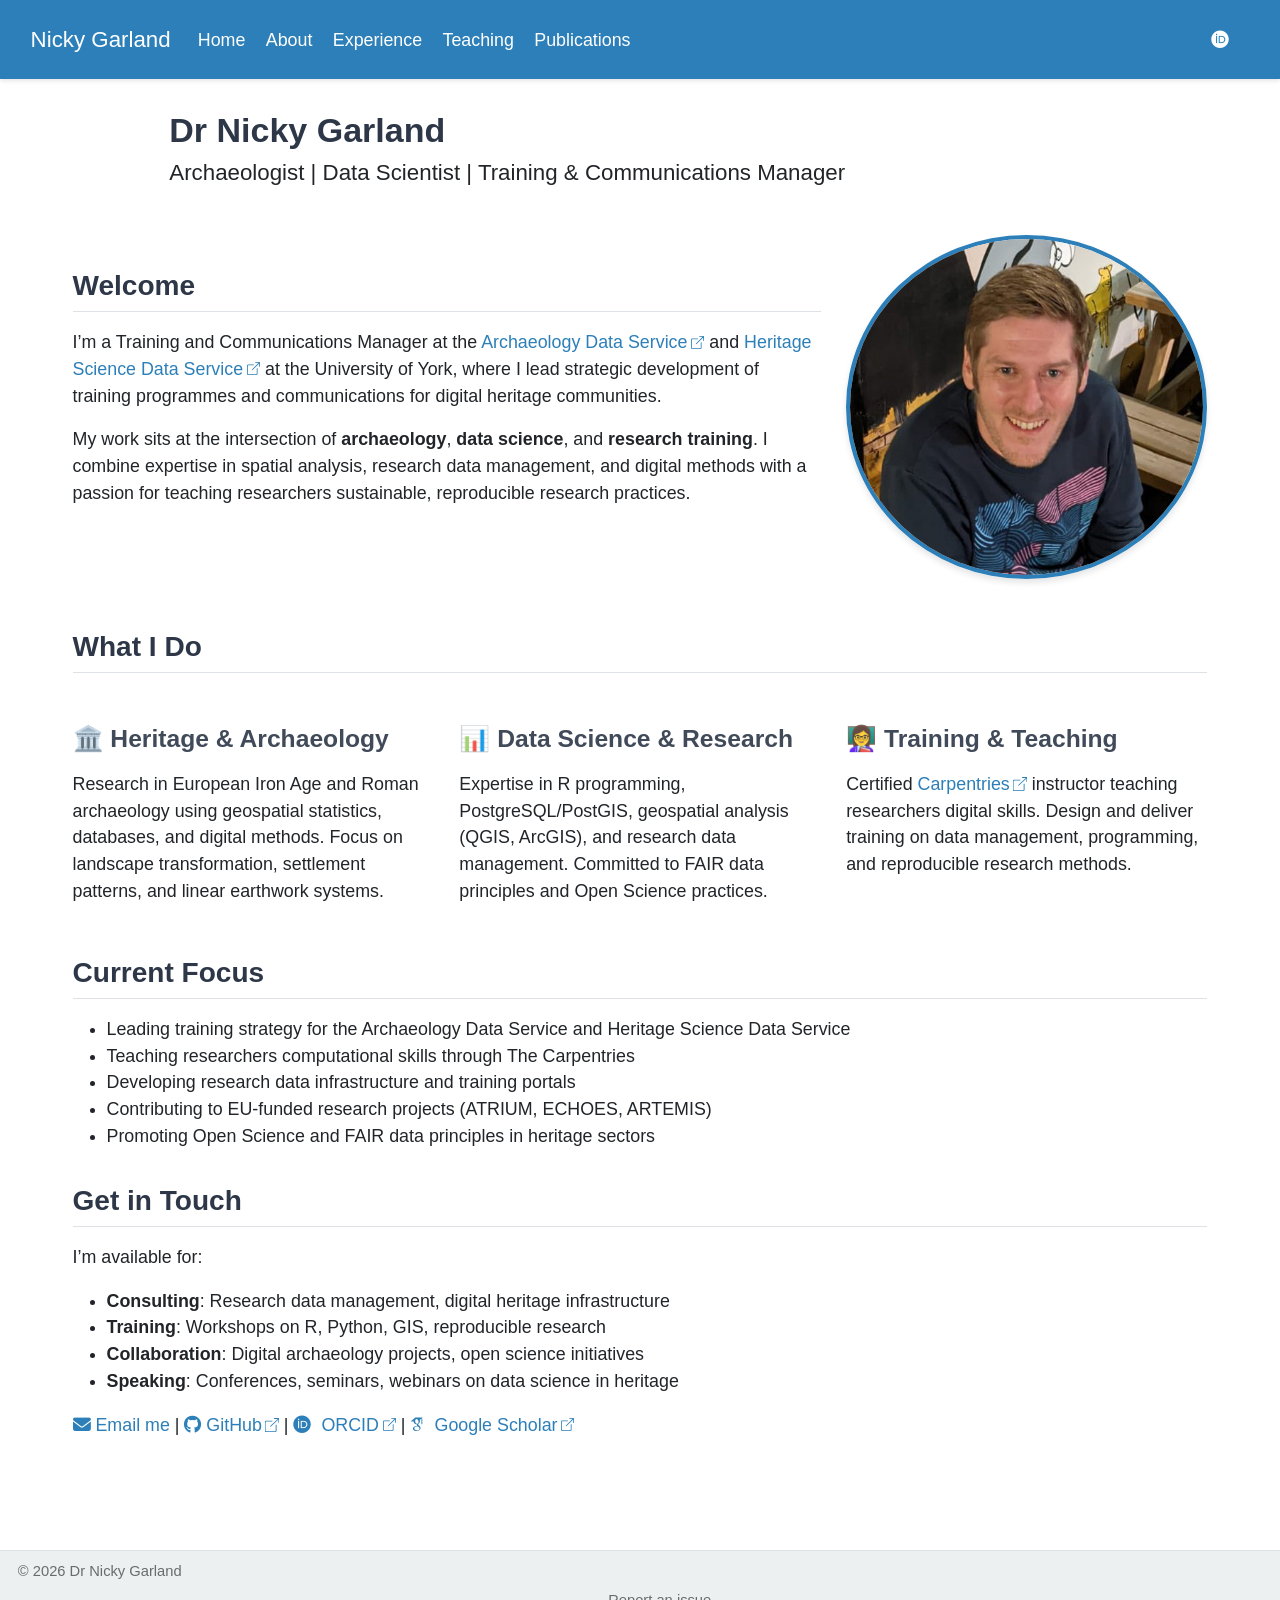
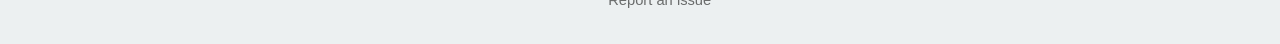
==== index.html @ 079e61c4 "Built site for gh-pages" ====
<!DOCTYPE html>
<html xmlns="http://www.w3.org/1999/xhtml" lang="en" xml:lang="en"><head>

<meta charset="utf-8">
<meta name="generator" content="quarto-1.7.31">

<meta name="viewport" content="width=device-width, initial-scale=1.0, user-scalable=yes">


<title>Dr Nicky Garland – Nicky Garland</title>
<style>
code{white-space: pre-wrap;}
span.smallcaps{font-variant: small-caps;}
div.columns{display: flex; gap: min(4vw, 1.5em);}
div.column{flex: auto; overflow-x: auto;}
div.hanging-indent{margin-left: 1.5em; text-indent: -1.5em;}
ul.task-list{list-style: none;}
ul.task-list li input[type="checkbox"] {
  width: 0.8em;
  margin: 0 0.8em 0.2em -1em; /* quarto-specific, see https://github.com/quarto-dev/quarto-cli/issues/4556 */ 
  vertical-align: middle;
}
</style>


<script src="site_libs/quarto-nav/quarto-nav.js"></script>
<script src="site_libs/quarto-nav/headroom.min.js"></script>
<script src="site_libs/clipboard/clipboard.min.js"></script>
<script src="site_libs/quarto-search/autocomplete.umd.js"></script>
<script src="site_libs/quarto-search/fuse.min.js"></script>
<script src="site_libs/quarto-search/quarto-search.js"></script>
<meta name="quarto:offset" content="./">
<script src="site_libs/quarto-html/quarto.js" type="module"></script>
<script src="site_libs/quarto-html/tabsets/tabsets.js" type="module"></script>
<script src="site_libs/quarto-html/popper.min.js"></script>
<script src="site_libs/quarto-html/tippy.umd.min.js"></script>
<script src="site_libs/quarto-html/anchor.min.js"></script>
<link href="site_libs/quarto-html/tippy.css" rel="stylesheet">
<link href="site_libs/quarto-html/quarto-syntax-highlighting-e1a5c8363afafaef2c763b6775fbf3ca.css" rel="stylesheet" id="quarto-text-highlighting-styles">
<script src="site_libs/bootstrap/bootstrap.min.js"></script>
<link href="site_libs/bootstrap/bootstrap-icons.css" rel="stylesheet">
<link href="site_libs/bootstrap/bootstrap-eb2ae6ccbb9cfe80b5444b3b9205e889.min.css" rel="stylesheet" append-hash="true" id="quarto-bootstrap" data-mode="light">
<link href="site_libs/quarto-contrib/fontawesome6-6.7.2/all.min.css" rel="stylesheet">
<link href="site_libs/quarto-contrib/fontawesome6-6.7.2/latex-fontsize.css" rel="stylesheet">
<link href="site_libs/quarto-contrib/academicons-1.9.4/all.css" rel="stylesheet">
<link href="site_libs/quarto-contrib/academicons-1.9.4/size.css" rel="stylesheet">
<script id="quarto-search-options" type="application/json">{
  "location": "navbar",
  "copy-button": false,
  "collapse-after": 3,
  "panel-placement": "end",
  "type": "overlay",
  "limit": 50,
  "keyboard-shortcut": [
    "f",
    "/",
    "s"
  ],
  "show-item-context": false,
  "language": {
    "search-no-results-text": "No results",
    "search-matching-documents-text": "matching documents",
    "search-copy-link-title": "Copy link to search",
    "search-hide-matches-text": "Hide additional matches",
    "search-more-match-text": "more match in this document",
    "search-more-matches-text": "more matches in this document",
    "search-clear-button-title": "Clear",
    "search-text-placeholder": "",
    "search-detached-cancel-button-title": "Cancel",
    "search-submit-button-title": "Submit",
    "search-label": "Search"
  }
}</script>


<link rel="stylesheet" href="styles.css">
</head>

<body class="nav-fixed quarto-light">

<div id="quarto-search-results"></div>
  <header id="quarto-header" class="headroom fixed-top">
    <nav class="navbar navbar-expand-lg " data-bs-theme="dark">
      <div class="navbar-container container-fluid">
      <div class="navbar-brand-container mx-auto">
    <a class="navbar-brand" href="./index.html">
    <span class="navbar-title">Nicky Garland</span>
    </a>
  </div>
            <div id="quarto-search" class="" title="Search"></div>
          <button class="navbar-toggler" type="button" data-bs-toggle="collapse" data-bs-target="#navbarCollapse" aria-controls="navbarCollapse" role="menu" aria-expanded="false" aria-label="Toggle navigation" onclick="if (window.quartoToggleHeadroom) { window.quartoToggleHeadroom(); }">
  <span class="navbar-toggler-icon"></span>
</button>
          <div class="collapse navbar-collapse" id="navbarCollapse">
            <ul class="navbar-nav navbar-nav-scroll me-auto">
  <li class="nav-item">
    <a class="nav-link active" href="./index.html" aria-current="page"> 
<span class="menu-text">Home</span></a>
  </li>  
  <li class="nav-item">
    <a class="nav-link" href="./about.html"> 
<span class="menu-text">About</span></a>
  </li>  
  <li class="nav-item">
    <a class="nav-link" href="./experience.html"> 
<span class="menu-text">Experience</span></a>
  </li>  
  <li class="nav-item">
    <a class="nav-link" href="./teaching.html"> 
<span class="menu-text">Teaching</span></a>
  </li>  
  <li class="nav-item">
    <a class="nav-link" href="./publications.html"> 
<span class="menu-text">Publications</span></a>
  </li>  
</ul>
            <ul class="navbar-nav navbar-nav-scroll ms-auto">
  <li class="nav-item compact">
    <a class="nav-link" href="https://github.com/nickyjgarland"> <i class="bi bi-github" role="img" aria-label="GitHub">
</i> 
<span class="menu-text"></span></a>
  </li>  
  <li class="nav-item compact">
    <a class="nav-link" href="mailto:nickyjgarland@gmail.com"> <i class="bi bi-envelope" role="img" aria-label="Email">
</i> 
<span class="menu-text"></span></a>
  </li>  
  <li class="nav-item">
    <a class="nav-link" href="https://orcid.org/0000-0002-6789-0779"> 
<span class="menu-text"><i class="ai  ai-orcid" aria-label="orcid"></i></span></a>
  </li>  
</ul>
          </div> <!-- /navcollapse -->
            <div class="quarto-navbar-tools">
</div>
      </div> <!-- /container-fluid -->
    </nav>
</header>
<!-- content -->
<div id="quarto-content" class="quarto-container page-columns page-rows-contents page-layout-full page-navbar">
<!-- sidebar -->
<!-- margin-sidebar -->
    <div id="quarto-margin-sidebar" class="sidebar margin-sidebar zindex-bottom">
        
    </div>
<!-- main -->
<main class="content page-columns page-full column-body" id="quarto-document-content">

<header id="title-block-header" class="quarto-title-block default">
<div class="quarto-title">
<h1 class="title">Dr Nicky Garland</h1>
<p class="subtitle lead">Archaeologist | Data Scientist | Training &amp; Communications Manager</p>
</div>



<div class="quarto-title-meta column-body">

    
  
    
  </div>
  


</header>


<div class="column-page">
<div class="grid">
<section id="welcome" class="level2 g-col-12 g-col-md-8">
<h2 class="anchored" data-anchor-id="welcome">Welcome</h2>
<p>I’m a Training and Communications Manager at the <a href="https://archaeologydataservice.ac.uk/">Archaeology Data Service</a> and <a href="https://heritagesciencedataservice.ac.uk/">Heritage Science Data Service</a> at the University of York, where I lead strategic development of training programmes and communications for digital heritage communities.</p>
<p>My work sits at the intersection of <strong>archaeology</strong>, <strong>data science</strong>, and <strong>research training</strong>. I combine expertise in spatial analysis, research data management, and digital methods with a passion for teaching researchers sustainable, reproducible research practices.</p>
</section>
<div class="g-col-12 g-col-md-4">
<p><img src="images/profile.jpg" class="profile-img img-fluid" style="width:100.0%"></p>
</div>
</div>
<section id="what-i-do" class="level2">
<h2 class="anchored" data-anchor-id="what-i-do">What I Do</h2>
<div class="grid">
<section id="heritage-archaeology" class="level3 g-col-12 g-col-md-4">
<h3 class="anchored" data-anchor-id="heritage-archaeology">🏛️ Heritage &amp; Archaeology</h3>
<p>Research in European Iron Age and Roman archaeology using geospatial statistics, databases, and digital methods. Focus on landscape transformation, settlement patterns, and linear earthwork systems.</p>
</section>
<section id="data-science-research" class="level3 g-col-12 g-col-md-4">
<h3 class="anchored" data-anchor-id="data-science-research">📊 Data Science &amp; Research</h3>
<p>Expertise in R programming, PostgreSQL/PostGIS, geospatial analysis (QGIS, ArcGIS), and research data management. Committed to FAIR data principles and Open Science practices.</p>
</section>
<section id="training-teaching" class="level3 g-col-12 g-col-md-4">
<h3 class="anchored" data-anchor-id="training-teaching">👩‍🏫 Training &amp; Teaching</h3>
<p>Certified <a href="https://carpentries.org/">Carpentries</a> instructor teaching researchers digital skills. Design and deliver training on data management, programming, and reproducible research methods.</p>
</section>
</div>
</section>
<section id="current-focus" class="level2">
<h2 class="anchored" data-anchor-id="current-focus">Current Focus</h2>
<ul>
<li>Leading training strategy for the Archaeology Data Service and Heritage Science Data Service</li>
<li>Teaching researchers computational skills through The Carpentries</li>
<li>Developing research data infrastructure and training portals</li>
<li>Contributing to EU-funded research projects (ATRIUM, ECHOES, ARTEMIS)</li>
<li>Promoting Open Science and FAIR data principles in heritage sectors</li>
</ul>
</section>
<section id="get-in-touch" class="level2">
<h2 class="anchored" data-anchor-id="get-in-touch">Get in Touch</h2>
<p>I’m available for:</p>
<ul>
<li><strong>Consulting</strong>: Research data management, digital heritage infrastructure</li>
<li><strong>Training</strong>: Workshops on R, Python, GIS, reproducible research</li>
<li><strong>Collaboration</strong>: Digital archaeology projects, open science initiatives</li>
<li><strong>Speaking</strong>: Conferences, seminars, webinars on data science in heritage</li>
</ul>
<p><a href="mailto:nickyjgarland@gmail.com"><i class="fa-solid fa-envelope" aria-label="envelope"></i> Email me</a> | <a href="https://github.com/nickyjgarland"><i class="fa-brands fa-github" aria-label="github"></i> GitHub</a> | <a href="https://orcid.org/0000-0002-6789-0779"><i class="ai  ai-orcid" aria-label="orcid"></i> ORCID</a> | <a href="https://scholar.google.co.uk/citations?user=jreSyccAAAAJ&amp;hl=en"><i class="ai  ai-google-scholar" aria-label="google-scholar"></i> Google Scholar</a></p>
</section>
</div>



</main> <!-- /main -->
<script id="quarto-html-after-body" type="application/javascript">
  window.document.addEventListener("DOMContentLoaded", function (event) {
    const icon = "";
    const anchorJS = new window.AnchorJS();
    anchorJS.options = {
      placement: 'right',
      icon: icon
    };
    anchorJS.add('.anchored');
    const isCodeAnnotation = (el) => {
      for (const clz of el.classList) {
        if (clz.startsWith('code-annotation-')) {                     
          return true;
        }
      }
      return false;
    }
    const onCopySuccess = function(e) {
      // button target
      const button = e.trigger;
      // don't keep focus
      button.blur();
      // flash "checked"
      button.classList.add('code-copy-button-checked');
      var currentTitle = button.getAttribute("title");
      button.setAttribute("title", "Copied!");
      let tooltip;
      if (window.bootstrap) {
        button.setAttribute("data-bs-toggle", "tooltip");
        button.setAttribute("data-bs-placement", "left");
        button.setAttribute("data-bs-title", "Copied!");
        tooltip = new bootstrap.Tooltip(button, 
          { trigger: "manual", 
            customClass: "code-copy-button-tooltip",
            offset: [0, -8]});
        tooltip.show();    
      }
      setTimeout(function() {
        if (tooltip) {
          tooltip.hide();
          button.removeAttribute("data-bs-title");
          button.removeAttribute("data-bs-toggle");
          button.removeAttribute("data-bs-placement");
        }
        button.setAttribute("title", currentTitle);
        button.classList.remove('code-copy-button-checked');
      }, 1000);
      // clear code selection
      e.clearSelection();
    }
    const getTextToCopy = function(trigger) {
        const codeEl = trigger.previousElementSibling.cloneNode(true);
        for (const childEl of codeEl.children) {
          if (isCodeAnnotation(childEl)) {
            childEl.remove();
          }
        }
        return codeEl.innerText;
    }
    const clipboard = new window.ClipboardJS('.code-copy-button:not([data-in-quarto-modal])', {
      text: getTextToCopy
    });
    clipboard.on('success', onCopySuccess);
    if (window.document.getElementById('quarto-embedded-source-code-modal')) {
      const clipboardModal = new window.ClipboardJS('.code-copy-button[data-in-quarto-modal]', {
        text: getTextToCopy,
        container: window.document.getElementById('quarto-embedded-source-code-modal')
      });
      clipboardModal.on('success', onCopySuccess);
    }
      var localhostRegex = new RegExp(/^(?:http|https):\/\/localhost\:?[0-9]*\//);
      var mailtoRegex = new RegExp(/^mailto:/);
        var filterRegex = new RegExp("https:\/\/nickyjgarland\.github\.io\/website");
      var isInternal = (href) => {
          return filterRegex.test(href) || localhostRegex.test(href) || mailtoRegex.test(href);
      }
      // Inspect non-navigation links and adorn them if external
     var links = window.document.querySelectorAll('a[href]:not(.nav-link):not(.navbar-brand):not(.toc-action):not(.sidebar-link):not(.sidebar-item-toggle):not(.pagination-link):not(.no-external):not([aria-hidden]):not(.dropdown-item):not(.quarto-navigation-tool):not(.about-link)');
      for (var i=0; i<links.length; i++) {
        const link = links[i];
        if (!isInternal(link.href)) {
          // undo the damage that might have been done by quarto-nav.js in the case of
          // links that we want to consider external
          if (link.dataset.originalHref !== undefined) {
            link.href = link.dataset.originalHref;
          }
            // target, if specified
            link.setAttribute("target", "_blank");
            if (link.getAttribute("rel") === null) {
              link.setAttribute("rel", "noopener");
            }
            // default icon
            link.classList.add("external");
        }
      }
    function tippyHover(el, contentFn, onTriggerFn, onUntriggerFn) {
      const config = {
        allowHTML: true,
        maxWidth: 500,
        delay: 100,
        arrow: false,
        appendTo: function(el) {
            return el.parentElement;
        },
        interactive: true,
        interactiveBorder: 10,
        theme: 'quarto',
        placement: 'bottom-start',
      };
      if (contentFn) {
        config.content = contentFn;
      }
      if (onTriggerFn) {
        config.onTrigger = onTriggerFn;
      }
      if (onUntriggerFn) {
        config.onUntrigger = onUntriggerFn;
      }
      window.tippy(el, config); 
    }
    const noterefs = window.document.querySelectorAll('a[role="doc-noteref"]');
    for (var i=0; i<noterefs.length; i++) {
      const ref = noterefs[i];
      tippyHover(ref, function() {
        // use id or data attribute instead here
        let href = ref.getAttribute('data-footnote-href') || ref.getAttribute('href');
        try { href = new URL(href).hash; } catch {}
        const id = href.replace(/^#\/?/, "");
        const note = window.document.getElementById(id);
        if (note) {
          return note.innerHTML;
        } else {
          return "";
        }
      });
    }
    const xrefs = window.document.querySelectorAll('a.quarto-xref');
    const processXRef = (id, note) => {
      // Strip column container classes
      const stripColumnClz = (el) => {
        el.classList.remove("page-full", "page-columns");
        if (el.children) {
          for (const child of el.children) {
            stripColumnClz(child);
          }
        }
      }
      stripColumnClz(note)
      if (id === null || id.startsWith('sec-')) {
        // Special case sections, only their first couple elements
        const container = document.createElement("div");
        if (note.children && note.children.length > 2) {
          container.appendChild(note.children[0].cloneNode(true));
          for (let i = 1; i < note.children.length; i++) {
            const child = note.children[i];
            if (child.tagName === "P" && child.innerText === "") {
              continue;
            } else {
              container.appendChild(child.cloneNode(true));
              break;
            }
          }
          if (window.Quarto?.typesetMath) {
            window.Quarto.typesetMath(container);
          }
          return container.innerHTML
        } else {
          if (window.Quarto?.typesetMath) {
            window.Quarto.typesetMath(note);
          }
          return note.innerHTML;
        }
      } else {
        // Remove any anchor links if they are present
        const anchorLink = note.querySelector('a.anchorjs-link');
        if (anchorLink) {
          anchorLink.remove();
        }
        if (window.Quarto?.typesetMath) {
          window.Quarto.typesetMath(note);
        }
        if (note.classList.contains("callout")) {
          return note.outerHTML;
        } else {
          return note.innerHTML;
        }
      }
    }
    for (var i=0; i<xrefs.length; i++) {
      const xref = xrefs[i];
      tippyHover(xref, undefined, function(instance) {
        instance.disable();
        let url = xref.getAttribute('href');
        let hash = undefined; 
        if (url.startsWith('#')) {
          hash = url;
        } else {
          try { hash = new URL(url).hash; } catch {}
        }
        if (hash) {
          const id = hash.replace(/^#\/?/, "");
          const note = window.document.getElementById(id);
          if (note !== null) {
            try {
              const html = processXRef(id, note.cloneNode(true));
              instance.setContent(html);
            } finally {
              instance.enable();
              instance.show();
            }
          } else {
            // See if we can fetch this
            fetch(url.split('#')[0])
            .then(res => res.text())
            .then(html => {
              const parser = new DOMParser();
              const htmlDoc = parser.parseFromString(html, "text/html");
              const note = htmlDoc.getElementById(id);
              if (note !== null) {
                const html = processXRef(id, note);
                instance.setContent(html);
              } 
            }).finally(() => {
              instance.enable();
              instance.show();
            });
          }
        } else {
          // See if we can fetch a full url (with no hash to target)
          // This is a special case and we should probably do some content thinning / targeting
          fetch(url)
          .then(res => res.text())
          .then(html => {
            const parser = new DOMParser();
            const htmlDoc = parser.parseFromString(html, "text/html");
            const note = htmlDoc.querySelector('main.content');
            if (note !== null) {
              // This should only happen for chapter cross references
              // (since there is no id in the URL)
              // remove the first header
              if (note.children.length > 0 && note.children[0].tagName === "HEADER") {
                note.children[0].remove();
              }
              const html = processXRef(null, note);
              instance.setContent(html);
            } 
          }).finally(() => {
            instance.enable();
            instance.show();
          });
        }
      }, function(instance) {
      });
    }
        let selectedAnnoteEl;
        const selectorForAnnotation = ( cell, annotation) => {
          let cellAttr = 'data-code-cell="' + cell + '"';
          let lineAttr = 'data-code-annotation="' +  annotation + '"';
          const selector = 'span[' + cellAttr + '][' + lineAttr + ']';
          return selector;
        }
        const selectCodeLines = (annoteEl) => {
          const doc = window.document;
          const targetCell = annoteEl.getAttribute("data-target-cell");
          const targetAnnotation = annoteEl.getAttribute("data-target-annotation");
          const annoteSpan = window.document.querySelector(selectorForAnnotation(targetCell, targetAnnotation));
          const lines = annoteSpan.getAttribute("data-code-lines").split(",");
          const lineIds = lines.map((line) => {
            return targetCell + "-" + line;
          })
          let top = null;
          let height = null;
          let parent = null;
          if (lineIds.length > 0) {
              //compute the position of the single el (top and bottom and make a div)
              const el = window.document.getElementById(lineIds[0]);
              top = el.offsetTop;
              height = el.offsetHeight;
              parent = el.parentElement.parentElement;
            if (lineIds.length > 1) {
              const lastEl = window.document.getElementById(lineIds[lineIds.length - 1]);
              const bottom = lastEl.offsetTop + lastEl.offsetHeight;
              height = bottom - top;
            }
            if (top !== null && height !== null && parent !== null) {
              // cook up a div (if necessary) and position it 
              let div = window.document.getElementById("code-annotation-line-highlight");
              if (div === null) {
                div = window.document.createElement("div");
                div.setAttribute("id", "code-annotation-line-highlight");
                div.style.position = 'absolute';
                parent.appendChild(div);
              }
              div.style.top = top - 2 + "px";
              div.style.height = height + 4 + "px";
              div.style.left = 0;
              let gutterDiv = window.document.getElementById("code-annotation-line-highlight-gutter");
              if (gutterDiv === null) {
                gutterDiv = window.document.createElement("div");
                gutterDiv.setAttribute("id", "code-annotation-line-highlight-gutter");
                gutterDiv.style.position = 'absolute';
                const codeCell = window.document.getElementById(targetCell);
                const gutter = codeCell.querySelector('.code-annotation-gutter');
                gutter.appendChild(gutterDiv);
              }
              gutterDiv.style.top = top - 2 + "px";
              gutterDiv.style.height = height + 4 + "px";
            }
            selectedAnnoteEl = annoteEl;
          }
        };
        const unselectCodeLines = () => {
          const elementsIds = ["code-annotation-line-highlight", "code-annotation-line-highlight-gutter"];
          elementsIds.forEach((elId) => {
            const div = window.document.getElementById(elId);
            if (div) {
              div.remove();
            }
          });
          selectedAnnoteEl = undefined;
        };
          // Handle positioning of the toggle
      window.addEventListener(
        "resize",
        throttle(() => {
          elRect = undefined;
          if (selectedAnnoteEl) {
            selectCodeLines(selectedAnnoteEl);
          }
        }, 10)
      );
      function throttle(fn, ms) {
      let throttle = false;
      let timer;
        return (...args) => {
          if(!throttle) { // first call gets through
              fn.apply(this, args);
              throttle = true;
          } else { // all the others get throttled
              if(timer) clearTimeout(timer); // cancel #2
              timer = setTimeout(() => {
                fn.apply(this, args);
                timer = throttle = false;
              }, ms);
          }
        };
      }
        // Attach click handler to the DT
        const annoteDls = window.document.querySelectorAll('dt[data-target-cell]');
        for (const annoteDlNode of annoteDls) {
          annoteDlNode.addEventListener('click', (event) => {
            const clickedEl = event.target;
            if (clickedEl !== selectedAnnoteEl) {
              unselectCodeLines();
              const activeEl = window.document.querySelector('dt[data-target-cell].code-annotation-active');
              if (activeEl) {
                activeEl.classList.remove('code-annotation-active');
              }
              selectCodeLines(clickedEl);
              clickedEl.classList.add('code-annotation-active');
            } else {
              // Unselect the line
              unselectCodeLines();
              clickedEl.classList.remove('code-annotation-active');
            }
          });
        }
    const findCites = (el) => {
      const parentEl = el.parentElement;
      if (parentEl) {
        const cites = parentEl.dataset.cites;
        if (cites) {
          return {
            el,
            cites: cites.split(' ')
          };
        } else {
          return findCites(el.parentElement)
        }
      } else {
        return undefined;
      }
    };
    var bibliorefs = window.document.querySelectorAll('a[role="doc-biblioref"]');
    for (var i=0; i<bibliorefs.length; i++) {
      const ref = bibliorefs[i];
      const citeInfo = findCites(ref);
      if (citeInfo) {
        tippyHover(citeInfo.el, function() {
          var popup = window.document.createElement('div');
          citeInfo.cites.forEach(function(cite) {
            var citeDiv = window.document.createElement('div');
            citeDiv.classList.add('hanging-indent');
            citeDiv.classList.add('csl-entry');
            var biblioDiv = window.document.getElementById('ref-' + cite);
            if (biblioDiv) {
              citeDiv.innerHTML = biblioDiv.innerHTML;
            }
            popup.appendChild(citeDiv);
          });
          return popup.innerHTML;
        });
      }
    }
  });
  </script>
</div> <!-- /content -->
<footer class="footer">
  <div class="nav-footer">
    <div class="nav-footer-left">
<p>© 2026 Dr Nicky Garland</p>
</div>   
    <div class="nav-footer-center">
      &nbsp;
    <div class="toc-actions"><ul><li><a href="https://github.com/nickyjgarland/website/issues/new" class="toc-action"><i class="bi bi-github"></i>Report an issue</a></li></ul></div></div>
    <div class="nav-footer-right">
      <ul class="footer-items list-unstyled">
    <li class="nav-item compact">
    <a class="nav-link" href="https://github.com/nickyjgarland">
      <i class="bi bi-github" role="img">
</i> 
    </a>
  </li>  
    <li class="nav-item compact">
    <a class="nav-link" href="https://www.linkedin.com/in/nicky-garland-a2352a254/">
      <i class="bi bi-linkedin" role="img">
</i> 
    </a>
  </li>  
</ul>
    </div>
  </div>
</footer>




</body></html>
---- site_libs/quarto-html/tippy.css ----
.tippy-box[data-animation=fade][data-state=hidden]{opacity:0}[data-tippy-root]{max-width:calc(100vw - 10px)}.tippy-box{position:relative;background-color:#333;color:#fff;border-radius:4px;font-size:14px;line-height:1.4;white-space:normal;outline:0;transition-property:transform,visibility,opacity}.tippy-box[data-placement^=top]>.tippy-arrow{bottom:0}.tippy-box[data-placement^=top]>.tippy-arrow:before{bottom:-7px;left:0;border-width:8px 8px 0;border-top-color:initial;transform-origin:center top}.tippy-box[data-placement^=bottom]>.tippy-arrow{top:0}.tippy-box[data-placement^=bottom]>.tippy-arrow:before{top:-7px;left:0;border-width:0 8px 8px;border-bottom-color:initial;transform-origin:center bottom}.tippy-box[data-placement^=left]>.tippy-arrow{right:0}.tippy-box[data-placement^=left]>.tippy-arrow:before{border-width:8px 0 8px 8px;border-left-color:initial;right:-7px;transform-origin:center left}.tippy-box[data-placement^=right]>.tippy-arrow{left:0}.tippy-box[data-placement^=right]>.tippy-arrow:before{left:-7px;border-width:8px 8px 8px 0;border-right-color:initial;transform-origin:center right}.tippy-box[data-inertia][data-state=visible]{transition-timing-function:cubic-bezier(.54,1.5,.38,1.11)}.tippy-arrow{width:16px;height:16px;color:#333}.tippy-arrow:before{content:"";position:absolute;border-color:transparent;border-style:solid}.tippy-content{position:relative;padding:5px 9px;z-index:1}
---- site_libs/quarto-html/quarto-syntax-highlighting-e1a5c8363afafaef2c763b6775fbf3ca.css ----
/* quarto syntax highlight colors */
:root {
  --quarto-hl-ot-color: #003B4F;
  --quarto-hl-at-color: #657422;
  --quarto-hl-ss-color: #20794D;
  --quarto-hl-an-color: #5E5E5E;
  --quarto-hl-fu-color: #4758AB;
  --quarto-hl-st-color: #20794D;
  --quarto-hl-cf-color: #003B4F;
  --quarto-hl-op-color: #5E5E5E;
  --quarto-hl-er-color: #AD0000;
  --quarto-hl-bn-color: #AD0000;
  --quarto-hl-al-color: #AD0000;
  --quarto-hl-va-color: #111111;
  --quarto-hl-bu-color: inherit;
  --quarto-hl-ex-color: inherit;
  --quarto-hl-pp-color: #AD0000;
  --quarto-hl-in-color: #5E5E5E;
  --quarto-hl-vs-color: #20794D;
  --quarto-hl-wa-color: #5E5E5E;
  --quarto-hl-do-color: #5E5E5E;
  --quarto-hl-im-color: #00769E;
  --quarto-hl-ch-color: #20794D;
  --quarto-hl-dt-color: #AD0000;
  --quarto-hl-fl-color: #AD0000;
  --quarto-hl-co-color: #5E5E5E;
  --quarto-hl-cv-color: #5E5E5E;
  --quarto-hl-cn-color: #8f5902;
  --quarto-hl-sc-color: #5E5E5E;
  --quarto-hl-dv-color: #AD0000;
  --quarto-hl-kw-color: #003B4F;
}

/* other quarto variables */
:root {
  --quarto-font-monospace: SFMono-Regular, Menlo, Monaco, Consolas, "Liberation Mono", "Courier New", monospace;
}

/* syntax highlight based on Pandoc's rules */
pre > code.sourceCode > span {
  color: #003B4F;
}

code.sourceCode > span {
  color: #003B4F;
}

div.sourceCode,
div.sourceCode pre.sourceCode {
  color: #003B4F;
}

/* Normal */
code span {
  color: #003B4F;
}

/* Alert */
code span.al {
  color: #AD0000;
  font-style: inherit;
}

/* Annotation */
code span.an {
  color: #5E5E5E;
  font-style: inherit;
}

/* Attribute */
code span.at {
  color: #657422;
  font-style: inherit;
}

/* BaseN */
code span.bn {
  color: #AD0000;
  font-style: inherit;
}

/* BuiltIn */
code span.bu {
  font-style: inherit;
}

/* ControlFlow */
code span.cf {
  color: #003B4F;
  font-weight: bold;
  font-style: inherit;
}

/* Char */
code span.ch {
  color: #20794D;
  font-style: inherit;
}

/* Constant */
code span.cn {
  color: #8f5902;
  font-style: inherit;
}

/* Comment */
code span.co {
  color: #5E5E5E;
  font-style: inherit;
}

/* CommentVar */
code span.cv {
  color: #5E5E5E;
  font-style: italic;
}

/* Documentation */
code span.do {
  color: #5E5E5E;
  font-style: italic;
}

/* DataType */
code span.dt {
  color: #AD0000;
  font-style: inherit;
}

/* DecVal */
code span.dv {
  color: #AD0000;
  font-style: inherit;
}

/* Error */
code span.er {
  color: #AD0000;
  font-style: inherit;
}

/* Extension */
code span.ex {
  font-style: inherit;
}

/* Float */
code span.fl {
  color: #AD0000;
  font-style: inherit;
}

/* Function */
code span.fu {
  color: #4758AB;
  font-style: inherit;
}

/* Import */
code span.im {
  color: #00769E;
  font-style: inherit;
}

/* Information */
code span.in {
  color: #5E5E5E;
  font-style: inherit;
}

/* Keyword */
code span.kw {
  color: #003B4F;
  font-weight: bold;
  font-style: inherit;
}

/* Operator */
code span.op {
  color: #5E5E5E;
  font-style: inherit;
}

/* Other */
code span.ot {
  color: #003B4F;
  font-style: inherit;
}

/* Preprocessor */
code span.pp {
  color: #AD0000;
  font-style: inherit;
}

/* SpecialChar */
code span.sc {
  color: #5E5E5E;
  font-style: inherit;
}

/* SpecialString */
code span.ss {
  color: #20794D;
  font-style: inherit;
}

/* String */
code span.st {
  color: #20794D;
  font-style: inherit;
}

/* Variable */
code span.va {
  color: #111111;
  font-style: inherit;
}

/* VerbatimString */
code span.vs {
  color: #20794D;
  font-style: inherit;
}

/* Warning */
code span.wa {
  color: #5E5E5E;
  font-style: italic;
}

.prevent-inlining {
  content: "</";
}

/*# sourceMappingURL=c735b2cac6c846c1abc72f5ce1520814.css.map */
---- site_libs/quarto-contrib/fontawesome6-6.7.2/latex-fontsize.css ----
.fa-tiny {
  font-size: 0.5em;
}
.fa-scriptsize {
  font-size: 0.7em;
}
.fa-footnotesize {
  font-size: 0.8em;
}
.fa-small {
  font-size: 0.9em;
}
.fa-normalsize {
  font-size: 1em;
}
.fa-large {
  font-size: 1.2em;
}
.fa-Large {
  font-size: 1.5em;
}
.fa-LARGE {
  font-size: 1.75em;
}
.fa-huge {
  font-size: 2em;
}
.fa-Huge {
  font-size: 2.5em;
}
---- site_libs/quarto-contrib/academicons-1.9.4/all.css ----
/*
 *  Academicons 1.9.4 by James Walsh (https://github.com/jpswalsh) and Katja Bercic (https://github.com/katjabercic)
 *  Fonts generated using FontForge - https://fontforge.org
 *  Square icons designed to be used alongside Font Awesome square icons - https://fortawesome.github.io/Font-Awesome/
 *  Licenses - Font: SIL OFL 1.1, CSS: MIT License
 */
@font-face {
  font-family: 'Academicons';
  font-style: normal;
  font-weight: 400;
  font-display: block;
  src: url('1e21o67/academicons.eot');
  src: url('1e21o67/academicons.eot') format('embedded-opentype'),
    url('1e21o67/academicons.ttf') format('truetype'),
    url('1e21o67/academicons.woff') format('woff'),
    url('1e21o67/academicons.svg') format('svg');
}

.ai {
  font-family: 'Academicons';
  font-weight: 400;
  -moz-osx-font-smoothing: grayscale;
  -webkit-font-smoothing: antialiased;
  display: inline-block;
  font-style: normal;
  font-variant: normal;
  text-rendering: auto;
  line-height: 1;
}

.ai-academia:before {
  content: "\e9af";
}

.ai-academia-square:before {
  content: "\e93d";
}

.ai-acclaim:before {
  content: "\e92e";
}

.ai-acclaim-square:before {
  content: "\e93a";
}

.ai-acm:before {
  content: "\e93c";
}

.ai-acm-square:before {
  content: "\e95d";
}

.ai-acmdl:before {
  content: "\e96a";
}

.ai-acmdl-square:before {
  content: "\e9d3";
}

.ai-ads:before {
  content: "\e9cb";
}

.ai-ads-square:before {
  content: "\e94a";
}

.ai-africarxiv:before {
  content: "\e91b";
}

.ai-africarxiv-square:before {
  content: "\e90b";
}

.ai-archive:before {
  content: "\e955";
}

.ai-archive-square:before {
  content: "\e956";
}

.ai-arxiv:before {
  content: "\e974";
}

.ai-arxiv-square:before {
  content: "\e9a6";
}

.ai-biorxiv:before {
  content: "\e9a2";
}

.ai-biorxiv-square:before {
  content: "\e98b";
}

.ai-ceur:before {
  content: "\e96d";
}

.ai-ceur-square:before {
  content: "\e92f";
}

.ai-ciencia-vitae:before {
  content: "\e912";
}

.ai-ciencia-vitae-square:before {
  content: "\e913";
}

.ai-clarivate:before {
  content: "\e924";
}

.ai-clarivate-square:before {
  content: "\e925";
}

.ai-closed-access:before {
  content: "\e942";
}

.ai-closed-access-square:before {
  content: "\e943";
}

.ai-conversation:before {
  content: "\e94c";
}

.ai-conversation-square:before {
  content: "\e915";
}

.ai-coursera:before {
  content: "\e95f";
}

.ai-coursera-square:before {
  content: "\e97f";
}

.ai-crossref:before {
  content: "\e918";
}

.ai-crossref-square:before {
  content: "\e919";
}

.ai-cv:before {
  content: "\e9a5";
}

.ai-cv-square:before {
  content: "\e90a";
}

.ai-datacite:before {
  content: "\e91c";
}

.ai-datacite-square:before {
  content: "\e91d";
}

.ai-dataverse:before {
  content: "\e9f7";
}

.ai-dataverse-square:before {
  content: "\e9e4";
}

.ai-dblp:before {
  content: "\e94f";
}

.ai-dblp-square:before {
  content: "\e93f";
}

.ai-depsy:before {
  content: "\e97a";
}

.ai-depsy-square:before {
  content: "\e94b";
}

.ai-doi:before {
  content: "\e97e";
}

.ai-doi-square:before {
  content: "\e98f";
}

.ai-dryad:before {
  content: "\e97c";
}

.ai-dryad-square:before {
  content: "\e98c";
}

.ai-elsevier:before {
  content: "\e961";
}

.ai-elsevier-square:before {
  content: "\e910";
}

.ai-figshare:before {
  content: "\e981";
}

.ai-figshare-square:before {
  content: "\e9e7";
}

.ai-google-scholar:before {
  content: "\e9d4";
}

.ai-google-scholar-square:before {
  content: "\e9f9";
}

.ai-hal:before {
  content: "\e92c";
}

.ai-hal-square:before {
  content: "\e92d";
}

.ai-hypothesis:before {
  content: "\e95a";
}

.ai-hypothesis-square:before {
  content: "\e95b";
}

.ai-ideas-repec:before {
  content: "\e9ed";
}

.ai-ideas-repec-square:before {
  content: "\e9f8";
}

.ai-ieee:before {
  content: "\e929";
}

.ai-ieee-square:before {
  content: "\e9b9";
}

.ai-impactstory:before {
  content: "\e9cf";
}

.ai-impactstory-square:before {
  content: "\e9aa";
}

.ai-inaturalist:before {
  content: "\e900";
}

.ai-inaturalist-square:before {
  content: "\e901";
}

.ai-inpn:before {
  content: "\e902";
}

.ai-inpn-square:before {
  content: "\e903";
}

.ai-inspire:before {
  content: "\e9e9";
}

.ai-inspire-square:before {
  content: "\e9fe";
}

.ai-isidore:before {
  content: "\e936";
}

.ai-isidore-square:before {
  content: "\e954";
}

.ai-isni:before {
  content: "\e957";
}

.ai-isni-square:before {
  content: "\e958";
}

.ai-jstor:before {
  content: "\e938";
}

.ai-jstor-square:before {
  content: "\e944";
}

.ai-lattes:before {
  content: "\e9b3";
}

.ai-lattes-square:before {
  content: "\e99c";
}

.ai-mathoverflow:before {
  content: "\e9f6";
}

.ai-mathoverflow-square:before {
  content: "\e97b";
}

.ai-mendeley:before {
  content: "\e9f0";
}

.ai-mendeley-square:before {
  content: "\e9f3";
}

.ai-moodle:before {
  content: "\e907";
}

.ai-moodle-square:before {
  content: "\e908";
}

.ai-mtmt:before {
  content: "\e950";
}

.ai-mtmt-square:before {
  content: "\e951";
}

.ai-nakala:before {
  content: "\e940";
}

.ai-nakala-square:before {
  content: "\e941";
}

.ai-obp:before {
  content: "\e92a";
}

.ai-obp-square:before {
  content: "\e92b";
}

.ai-open-access:before {
  content: "\e939";
}

.ai-open-access-square:before {
  content: "\e9f4";
}

.ai-open-data:before {
  content: "\e966";
}

.ai-open-data-square:before {
  content: "\e967";
}

.ai-open-materials:before {
  content: "\e968";
}

.ai-open-materials-square:before {
  content: "\e969";
}

.ai-openedition:before {
  content: "\e946";
}

.ai-openedition-square:before {
  content: "\e947";
}

.ai-orcid:before {
  content: "\e9d9";
}

.ai-orcid-square:before {
  content: "\e9c3";
}

.ai-osf:before {
  content: "\e9ef";
}

.ai-osf-square:before {
  content: "\e931";
}

.ai-overleaf:before {
  content: "\e914";
}

.ai-overleaf-square:before {
  content: "\e98d";
}

.ai-philpapers:before {
  content: "\e98a";
}

.ai-philpapers-square:before {
  content: "\e96f";
}

.ai-piazza:before {
  content: "\e99a";
}

.ai-piazza-square:before {
  content: "\e90c";
}

.ai-preregistered:before {
  content: "\e906";
}

.ai-preregistered-square:before {
  content: "\e96b";
}

.ai-protocols:before {
  content: "\e952";
}

.ai-protocols-square:before {
  content: "\e953";
}

.ai-psyarxiv:before {
  content: "\e90e";
}

.ai-psyarxiv-square:before {
  content: "\e90f";
}

.ai-publons:before {
  content: "\e937";
}

.ai-publons-square:before {
  content: "\e94e";
}

.ai-pubmed:before {
  content: "\e99f";
}

.ai-pubmed-square:before {
  content: "\e97d";
}

.ai-pubpeer:before {
  content: "\e922";
}

.ai-pubpeer-square:before {
  content: "\e923";
}

.ai-researcherid:before {
  content: "\e91a";
}

.ai-researcherid-square:before {
  content: "\e95c";
}

.ai-researchgate:before {
  content: "\e95e";
}

.ai-researchgate-square:before {
  content: "\e99e";
}

.ai-ror:before {
  content: "\e948";
}

.ai-ror-square:before {
  content: "\e949";
}

.ai-sci-hub:before {
  content: "\e959";
}

.ai-sci-hub-square:before {
  content: "\e905";
}

.ai-scirate:before {
  content: "\e98e";
}

.ai-scirate-square:before {
  content: "\e99d";
}

.ai-scopus:before {
  content: "\e91e";
}

.ai-scopus-square:before {
  content: "\e91f";
}

.ai-semantic-scholar:before {
  content: "\e96e";
}

.ai-semantic-scholar-square:before {
  content: "\e96c";
}

.ai-springer:before {
  content: "\e928";
}

.ai-springer-square:before {
  content: "\e99b";
}

.ai-ssrn:before {
  content: "\e916";
}

.ai-ssrn-square:before {
  content: "\e917";
}

.ai-stackoverflow:before {
  content: "\e920";
}

.ai-stackoverflow-square:before {
  content: "\e921";
}

.ai-viaf:before {
  content: "\e933";
}

.ai-viaf-square:before {
  content: "\e934";
}

.ai-wiley:before {
  content: "\e926";
}

.ai-wiley-square:before {
  content: "\e927";
}

.ai-zenodo:before {
  content: "\e911";
}

.ai-zotero:before {
  content: "\e962";
}

.ai-zotero-square:before {
  content: "\e932";
}

/*  Duplication of the FontAwesome style classes using 'ai' in place of 'fa'. */
.ai-lg {
  font-size: 1.33333em;
  line-height: 0.75em;
  vertical-align: -.0667em;
}

.ai-xs {
  font-size: .75em;
}

.ai-sm {
  font-size: .875em;
}

.ai-1x {
  font-size: 1em;
}

.ai-2x {
  font-size: 2em;
}

.ai-3x {
  font-size: 3em;
}

.ai-4x {
  font-size: 4em;
}

.ai-5x {
  font-size: 5em;
}

.ai-6x {
  font-size: 6em;
}

.ai-7x {
  font-size: 7em;
}

.ai-8x {
  font-size: 8em;
}

.ai-9x {
  font-size: 9em;
}

.ai-10x {
  font-size: 10em;
}

.ai-fw {
  text-align: center;
  width: 1.25em;
}

.ai-ul {
  list-style-type: none;
  margin-left: 2.5em;
  padding-left: 0;
}

.ai-ul>li {
  position: relative;
}

.ai-li {
  left: -2em;
  position: absolute;
  text-align: center;
  width: 2em;
  line-height: inherit;
}

.ai-border {
  border: solid 0.08em #eee;
  border-radius: .1em;
  padding: .2em .25em .15em;
}

.ai-pull-left {
  float: left;
}

.ai-pull-right {
  float: right;
}

.ai.ai-pull-left {
  margin-right: .3em;
}

.ai.ai-pull-right {
  margin-right: .3em;
}

.ai-stack {
  display: inline-block;
  height: 2em;
  line-height: 2em;
  position: relative;
  vertical-align: middle;
  width: 2.5em;
}

.ai-stack-1x,
.ai-stack-2x {
  left: 0;
  position: absolute;
  text-align: center;
  width: 100%;
}

.ai-stack-1x {
  line-height: inherit;
}

.ai-stack-2x {
  font-size: 2em;
}

.ai-inverse {
  color: #fff;
}
---- site_libs/quarto-contrib/academicons-1.9.4/size.css ----
.ai-tiny {
  font-size: 0.5em;
}

.ai-scriptsize {
  font-size: 0.7em;
}

.ai-footnotesize {
  font-size: 0.8em;
}

.ai-small {
  font-size: 0.9em;
}

.ai-normalsize {
  font-size: 1em;
}

.ai-large {
  font-size: 1.2em;
}

.ai-Large {
  font-size: 1.5em;
}

.ai-LARGE {
  font-size: 1.75em;
}

.ai-huge {
  font-size: 2em;
}

.ai-Huge {
  font-size: 2.5em;
}

.ai-1x {
  font-size: 1em;
}

.ai-2x {
  font-size: 2em;
}

.ai-3x {
  font-size: 3em;
}

.ai-4x {
  font-size: 4em;
}

.ai-5x {
  font-size: 5em;
}

.ai-6x {
  font-size: 6em;
}

.ai-7x {
  font-size: 7em;
}

.ai-8x {
  font-size: 8em;
}

.ai-9x {
  font-size: 9em;
}

.ai-10x {
  font-size: 10em;
}

.ai-2xs {
  font-size: 0.625em;
  line-height: 0.1em;
  vertical-align: 0.225em;
}

.ai-xs {
  font-size: 0.75em;
  line-height: 0.08333em;
  vertical-align: 0.125em;
}

.ai-sm {
  font-size: 0.875em;
  line-height: 0.07143em;
  vertical-align: 0.05357em;
}

.ai-lg {
  font-size: 1.25em;
  line-height: 0.05em;
  vertical-align: -0.075em;
}

.ai-xl {
  font-size: 1.5em;
  line-height: 0.04167em;
  vertical-align: -0.125em;
}

.ai-2xl {
  font-size: 2em;
  line-height: 0.03125em;
  vertical-align: -0.1875em;
}
---- styles.css ----
/* Custom styling for Nicky Garland's website */

/* Profile image styling */
.profile-img {
  border-radius: 50%;
  border: 4px solid #2C7FB8;
  box-shadow: 0 4px 6px rgba(0, 0, 0, 0.1);
}

/* Enhanced grid styling */
.grid {
  display: grid;
  gap: 1.5rem;
  margin-bottom: 2rem;
}

/* Card-like styling for content sections */
.callout-note {
  border-left: 4px solid #2C7FB8;
  background-color: #f8f9fa;
  padding: 1rem 1.5rem;
  margin: 1rem 0;
}

/* Skill badges */
.skill-badge {
  display: inline-block;
  background-color: #2C7FB8;
  color: white;
  padding: 0.3rem 0.8rem;
  border-radius: 15px;
  margin: 0.2rem;
  font-size: 0.9rem;
}

/* Custom code block styling */
pre {
  background-color: #f5f5f5;
  border-left: 4px solid #2C7FB8;
  padding: 1rem;
  border-radius: 4px;
}

/* Link styling */
a {
  color: #2C7FB8;
  text-decoration: none;
  transition: color 0.2s;
}

a:hover {
  color: #1a4d78;
  text-decoration: underline;
}

/* Header styling */
h1, h2, h3 {
  color: #2d3748;
  margin-top: 2rem;
  margin-bottom: 1rem;
}

/* Improve table styling */
table {
  margin: 1.5rem 0;
  border-collapse: collapse;
  width: 100%;
}

th {
  background-color: #2C7FB8;
  color: white;
  padding: 0.75rem;
  text-align: left;
}

td {
  padding: 0.75rem;
  border-bottom: 1px solid #e2e8f0;
}

tr:hover {
  background-color: #f7fafc;
}

/* Navbar customization */
.navbar {
  box-shadow: 0 2px 4px rgba(0,0,0,0.1);
}

/* Footer styling */
.page-footer {
  margin-top: 3rem;
  padding-top: 2rem;
  border-top: 2px solid #e2e8f0;
}

/* Icon styling */
.fa, .ai {
  margin-right: 0.3rem;
}

/* Responsive images */
img {
  max-width: 100%;
  height: auto;
}

/* Panel tabset styling */
.panel-tabset {
  margin: 1.5rem 0;
}

/* Quote/blockquote styling */
blockquote {
  border-left: 4px solid #2C7FB8;
  padding-left: 1rem;
  margin: 1.5rem 0;
  font-style: italic;
  color: #4a5568;
}

/* Timeline styling for experience page */
.timeline-item {
  position: relative;
  padding-left: 2rem;
  margin-bottom: 2rem;
  border-left: 2px solid #2C7FB8;
}

.timeline-item::before {
  content: "";
  position: absolute;
  left: -6px;
  top: 0;
  width: 10px;
  height: 10px;
  border-radius: 50%;
  background-color: #2C7FB8;
}

/* Button styling */
.btn {
  display: inline-block;
  padding: 0.5rem 1rem;
  background-color: #2C7FB8;
  color: white;
  border-radius: 4px;
  text-decoration: none;
  transition: background-color 0.2s;
}

.btn:hover {
  background-color: #1a4d78;
  text-decoration: none;
  color: white;
}

/* Improve spacing */
.column-page {
  padding: 1rem 0;
}

/* Print-friendly styling */
@media print {
  .navbar, .page-footer {
    display: none;
  }
  
  a {
    color: black;
    text-decoration: underline;
  }
}

/* Mobile responsiveness */
@media (max-width: 768px) {
  .grid {
    grid-template-columns: 1fr !important;
  }
  
  .profile-img {
    width: 150px !important;
  }
}
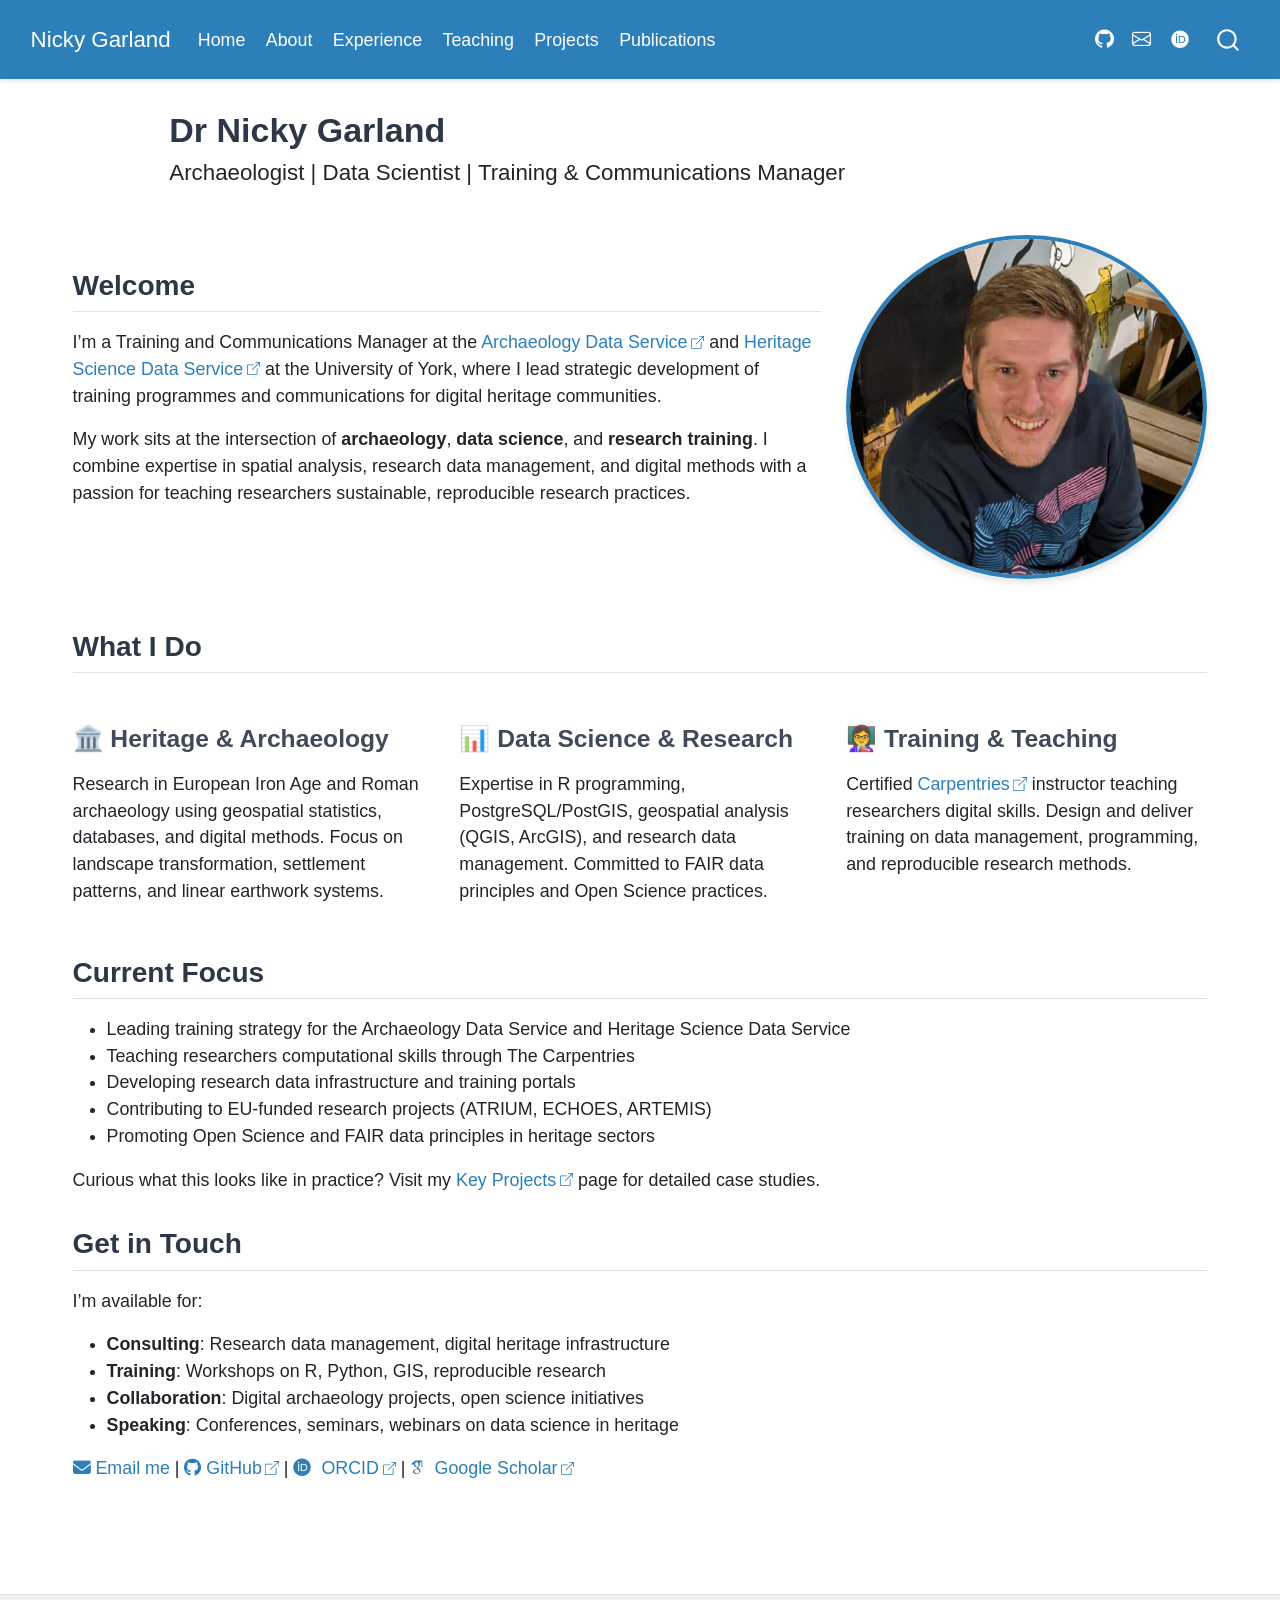
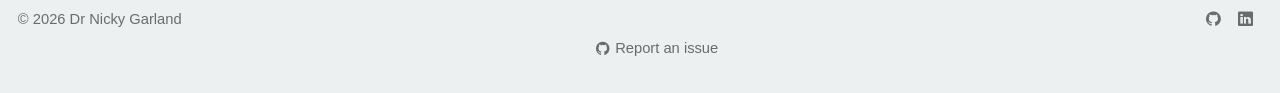
==== commit 33ad4ef7: "Built site for gh-pages" ====
--- a/index.html
+++ b/index.html
@@ -2,13 +2,16 @@
 <html xmlns="http://www.w3.org/1999/xhtml" lang="en" xml:lang="en"><head>
 
 <meta charset="utf-8">
-<meta name="generator" content="quarto-1.7.31">
+<meta name="generator" content="quarto-1.9.38">
 
 <meta name="viewport" content="width=device-width, initial-scale=1.0, user-scalable=yes">
 
 
 <title>Dr Nicky Garland – Nicky Garland</title>
 <style>
+/* Default styles provided by pandoc.
+** See https://pandoc.org/MANUAL.html#variables-for-html for config info.
+*/
 code{white-space: pre-wrap;}
 span.smallcaps{font-variant: small-caps;}
 div.columns{display: flex; gap: min(4vw, 1.5em);}
@@ -36,10 +39,10 @@
 <script src="site_libs/quarto-html/tippy.umd.min.js"></script>
 <script src="site_libs/quarto-html/anchor.min.js"></script>
 <link href="site_libs/quarto-html/tippy.css" rel="stylesheet">
-<link href="site_libs/quarto-html/quarto-syntax-highlighting-e1a5c8363afafaef2c763b6775fbf3ca.css" rel="stylesheet" id="quarto-text-highlighting-styles">
+<link href="site_libs/quarto-html/quarto-syntax-highlighting-15634bcf2e68342d4ad2dfa704d543f6.css" rel="stylesheet" id="quarto-text-highlighting-styles">
 <script src="site_libs/bootstrap/bootstrap.min.js"></script>
 <link href="site_libs/bootstrap/bootstrap-icons.css" rel="stylesheet">
-<link href="site_libs/bootstrap/bootstrap-eb2ae6ccbb9cfe80b5444b3b9205e889.min.css" rel="stylesheet" append-hash="true" id="quarto-bootstrap" data-mode="light">
+<link href="site_libs/bootstrap/bootstrap-9d0a61f74edd3cb6d6b4d877b384bec7.min.css" rel="stylesheet" append-hash="true" id="quarto-bootstrap" data-mode="light">
 <link href="site_libs/quarto-contrib/fontawesome6-6.7.2/all.min.css" rel="stylesheet">
 <link href="site_libs/quarto-contrib/fontawesome6-6.7.2/latex-fontsize.css" rel="stylesheet">
 <link href="site_libs/quarto-contrib/academicons-1.9.4/all.css" rel="stylesheet">
@@ -108,6 +111,10 @@
   <li class="nav-item">
     <a class="nav-link" href="./teaching.html"> 
 <span class="menu-text">Teaching</span></a>
+  </li>  
+  <li class="nav-item">
+    <a class="nav-link" href="./projects.html"> 
+<span class="menu-text">Projects</span></a>
   </li>  
   <li class="nav-item">
     <a class="nav-link" href="./publications.html"> 
@@ -203,6 +210,7 @@
 <li>Contributing to EU-funded research projects (ATRIUM, ECHOES, ARTEMIS)</li>
 <li>Promoting Open Science and FAIR data principles in heritage sectors</li>
 </ul>
+<p>Curious what this looks like in practice? Visit my <a href="./projects.html">Key Projects</a> page for detailed case studies.</p>
 </section>
 <section id="get-in-touch" class="level2">
 <h2 class="anchored" data-anchor-id="get-in-touch">Get in Touch</h2>
@@ -271,13 +279,14 @@
       e.clearSelection();
     }
     const getTextToCopy = function(trigger) {
-        const codeEl = trigger.previousElementSibling.cloneNode(true);
-        for (const childEl of codeEl.children) {
-          if (isCodeAnnotation(childEl)) {
-            childEl.remove();
-          }
-        }
-        return codeEl.innerText;
+      const outerScaffold = trigger.parentElement.cloneNode(true);
+      const codeEl = outerScaffold.querySelector('code');
+      for (const childEl of codeEl.children) {
+        if (isCodeAnnotation(childEl)) {
+          childEl.remove();
+        }
+      }
+      return codeEl.innerText;
     }
     const clipboard = new window.ClipboardJS('.code-copy-button:not([data-in-quarto-modal])', {
       text: getTextToCopy
--- a/site_libs/quarto-html/quarto-syntax-highlighting-15634bcf2e68342d4ad2dfa704d543f6.css
+++ b/site_libs/quarto-html/quarto-syntax-highlighting-15634bcf2e68342d4ad2dfa704d543f6.css
@@ -0,0 +1,236 @@
+/* quarto syntax highlight colors */
+:root {
+  --quarto-hl-ot-color: #003B4F;
+  --quarto-hl-at-color: #657422;
+  --quarto-hl-ss-color: #20794D;
+  --quarto-hl-an-color: #5E5E5E;
+  --quarto-hl-fu-color: #4758AB;
+  --quarto-hl-st-color: #20794D;
+  --quarto-hl-cf-color: #003B4F;
+  --quarto-hl-op-color: #5E5E5E;
+  --quarto-hl-er-color: #AD0000;
+  --quarto-hl-bn-color: #AD0000;
+  --quarto-hl-al-color: #AD0000;
+  --quarto-hl-va-color: #111111;
+  --quarto-hl-bu-color: inherit;
+  --quarto-hl-ex-color: inherit;
+  --quarto-hl-pp-color: #AD0000;
+  --quarto-hl-in-color: #5E5E5E;
+  --quarto-hl-vs-color: #20794D;
+  --quarto-hl-wa-color: #5E5E5E;
+  --quarto-hl-do-color: #5E5E5E;
+  --quarto-hl-im-color: #00769E;
+  --quarto-hl-ch-color: #20794D;
+  --quarto-hl-dt-color: #AD0000;
+  --quarto-hl-fl-color: #AD0000;
+  --quarto-hl-co-color: #5E5E5E;
+  --quarto-hl-cv-color: #5E5E5E;
+  --quarto-hl-cn-color: #8f5902;
+  --quarto-hl-sc-color: #5E5E5E;
+  --quarto-hl-dv-color: #AD0000;
+  --quarto-hl-kw-color: #003B4F;
+}
+
+/* other quarto variables */
+:root {
+  --quarto-font-monospace: SFMono-Regular, Menlo, Monaco, Consolas, "Liberation Mono", "Courier New", monospace;
+}
+
+/* syntax highlight based on Pandoc's rules */
+pre > code.sourceCode > span {
+  color: #003B4F;
+}
+
+code.sourceCode > span {
+  color: #003B4F;
+}
+
+div.sourceCode,
+div.sourceCode pre.sourceCode {
+  color: #003B4F;
+}
+
+/* Normal */
+code span {
+  color: #003B4F;
+}
+
+/* Alert */
+code span.al {
+  color: #AD0000;
+  font-style: inherit;
+}
+
+/* Annotation */
+code span.an {
+  color: #5E5E5E;
+  font-style: inherit;
+}
+
+/* Attribute */
+code span.at {
+  color: #657422;
+  font-style: inherit;
+}
+
+/* BaseN */
+code span.bn {
+  color: #AD0000;
+  font-style: inherit;
+}
+
+/* BuiltIn */
+code span.bu {
+  font-style: inherit;
+}
+
+/* ControlFlow */
+code span.cf {
+  color: #003B4F;
+  font-weight: bold;
+  font-style: inherit;
+}
+
+/* Char */
+code span.ch {
+  color: #20794D;
+  font-style: inherit;
+}
+
+/* Constant */
+code span.cn {
+  color: #8f5902;
+  font-style: inherit;
+}
+
+/* Comment */
+code span.co {
+  color: #5E5E5E;
+  font-style: inherit;
+}
+
+/* CommentVar */
+code span.cv {
+  color: #5E5E5E;
+  font-style: italic;
+}
+
+/* Documentation */
+code span.do {
+  color: #5E5E5E;
+  font-style: italic;
+}
+
+/* DataType */
+code span.dt {
+  color: #AD0000;
+  font-style: inherit;
+}
+
+/* DecVal */
+code span.dv {
+  color: #AD0000;
+  font-style: inherit;
+}
+
+/* Error */
+code span.er {
+  color: #AD0000;
+  font-style: inherit;
+}
+
+/* Extension */
+code span.ex {
+  font-style: inherit;
+}
+
+/* Float */
+code span.fl {
+  color: #AD0000;
+  font-style: inherit;
+}
+
+/* Function */
+code span.fu {
+  color: #4758AB;
+  font-style: inherit;
+}
+
+/* Import */
+code span.im {
+  color: #00769E;
+  font-style: inherit;
+}
+
+/* Information */
+code span.in {
+  color: #5E5E5E;
+  font-style: inherit;
+}
+
+/* Keyword */
+code span.kw {
+  color: #003B4F;
+  font-weight: bold;
+  font-style: inherit;
+}
+
+/* Operator */
+code span.op {
+  color: #5E5E5E;
+  font-style: inherit;
+}
+
+/* Other */
+code span.ot {
+  color: #003B4F;
+  font-style: inherit;
+}
+
+/* Preprocessor */
+code span.pp {
+  color: #AD0000;
+  font-style: inherit;
+}
+
+/* SpecialChar */
+code span.sc {
+  color: #5E5E5E;
+  font-style: inherit;
+}
+
+/* SpecialString */
+code span.ss {
+  color: #20794D;
+  font-style: inherit;
+}
+
+/* String */
+code span.st {
+  color: #20794D;
+  font-style: inherit;
+}
+
+/* Variable */
+code span.va {
+  color: #111111;
+  font-style: inherit;
+}
+
+/* VerbatimString */
+code span.vs {
+  color: #20794D;
+  font-style: inherit;
+}
+
+/* Warning */
+code span.wa {
+  color: #5E5E5E;
+  font-style: italic;
+}
+
+.prevent-inlining {
+  content: "</";
+}
+
+/*# sourceMappingURL=f23921c56f73e400b49028c9186a1aa0.css.map */
